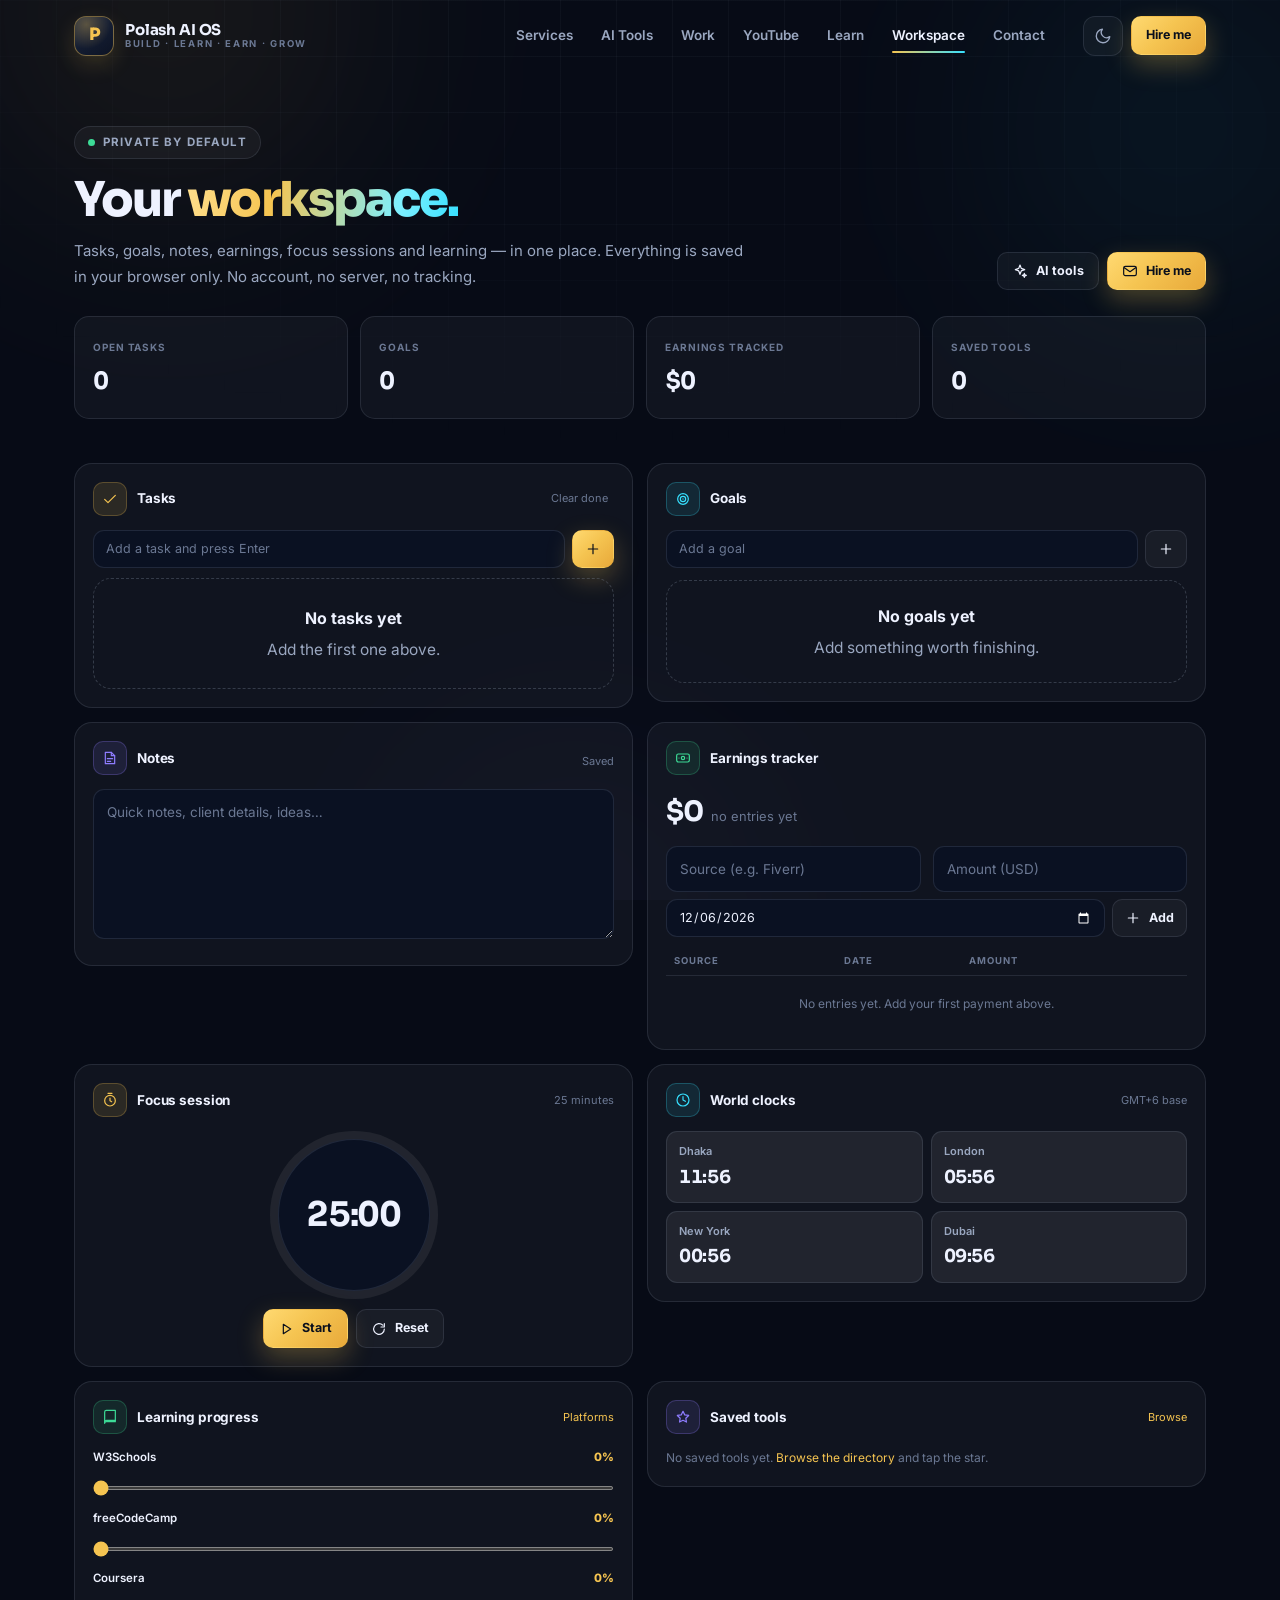
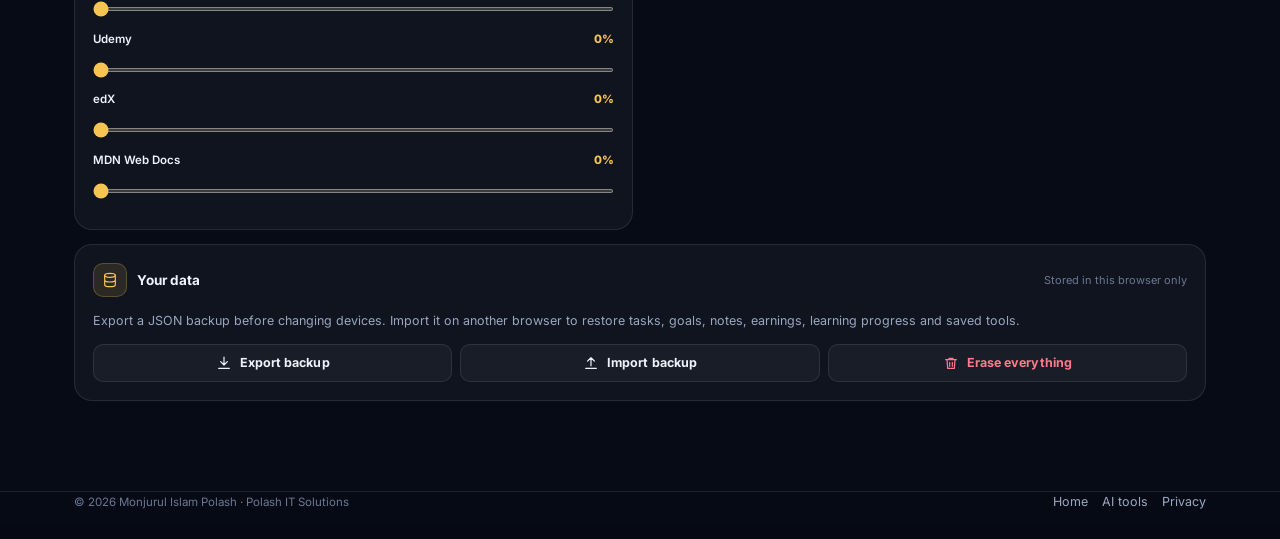
==== dashboard.html @ 6f02d423 "Polash AI OS v2: multi-page rebuild with 610-tool directory, portfolio, workspace and PWA" ====
<!DOCTYPE html>
<html lang="en" data-theme="dark">
<head>
  <meta charset="UTF-8">
  <meta name="viewport" content="width=device-width, initial-scale=1, viewport-fit=cover">
  <title>Workspace — tasks, goals, earnings · Polash AI OS</title>
  <meta name="description" content="A private workspace for tasks, goals, notes, earnings, focus sessions, world clocks, learning progress and saved AI tools. Everything stays in your browser.">
  <meta name="author" content="Monjurul Islam Polash">
  <meta name="theme-color" content="#070b16">
  <meta name="color-scheme" content="dark light">
  <meta name="robots" content="noindex, follow">
  <link rel="canonical" href="https://mipolash-prog.github.io/polash-ai-os-v2/dashboard.html">
  <link rel="icon" href="assets/icon-192.png" type="image/png">
  <link rel="apple-touch-icon" href="assets/icon-192.png">
  <link rel="manifest" href="manifest.webmanifest">
  <link rel="preconnect" href="https://fonts.googleapis.com">
  <link rel="preconnect" href="https://fonts.gstatic.com" crossorigin>
  <link href="https://fonts.googleapis.com/css2?family=Inter:wght@400;500;600;700&family=Sora:wght@500;600;700;800&display=swap" rel="stylesheet">
  <link rel="stylesheet" href="css/main.css">
  <script>try{var t=localStorage.getItem("paos.v2.theme");if(t)document.documentElement.dataset.theme=t}catch(e){}</script>
</head>
<body>
  <a class="skip-link" href="#main">Skip to content</a>
  <div class="aurora" aria-hidden="true"><span class="a1"></span><span class="a2"></span><span class="a3"></span></div>

  <header class="header" id="header">
    <div class="header-inner">
      <a class="brand" href="index.html" aria-label="Polash AI OS home">
        <span class="brand-mark" aria-hidden="true"><span>P</span></span>
        <span class="brand-text"><b>Polash AI OS</b><small>Build · Learn · Earn · Grow</small></span>
      </a>
      <nav class="nav" aria-label="Main navigation">
        <a href="index.html#services">Services</a>
        <a href="tools.html">AI Tools</a>
        <a href="index.html#work">Work</a>
        <a href="index.html#youtube">YouTube</a>
        <a href="index.html#learn">Learn</a>
        <a href="dashboard.html" class="active" aria-current="page">Workspace</a>
        <a href="index.html#contact">Contact</a>
      </nav>
      <div class="header-actions">
        <button class="icon-btn" id="themeBtn" type="button" aria-label="Switch colour theme">
          <svg class="icon moon" aria-hidden="true"><use href="assets/icons.svg#i-moon"></use></svg>
          <svg class="icon sun" aria-hidden="true"><use href="assets/icons.svg#i-sun"></use></svg>
        </button>
        <a class="btn btn-gold btn-sm hire" href="index.html#contact">Hire me</a>
        <button class="icon-btn menu-btn" id="menuBtn" type="button" aria-label="Open menu" aria-expanded="false" aria-controls="mobileNav">
          <svg class="icon" aria-hidden="true"><use href="assets/icons.svg#i-menu"></use></svg>
        </button>
      </div>
    </div>
  </header>
  <div class="mobile-nav" id="mobileNav">
    <a href="index.html#services">Services</a>
    <a href="tools.html">AI Tools</a>
    <a href="index.html#work">Work</a>
    <a href="index.html#youtube">YouTube</a>
    <a href="index.html#learn">Learn</a>
    <a href="dashboard.html">Workspace</a>
    <a href="index.html#contact">Contact</a>
  </div>

  <main id="main">
    <section class="page-hero">
      <div class="container">
        <div class="dash-hero">
          <div>
            <span class="eyebrow"><span class="pulse" aria-hidden="true"></span> Private by default</span>
            <h1>Your <span class="grad">workspace.</span></h1>
            <p>Tasks, goals, notes, earnings, focus sessions and learning — in one place. Everything is saved in your browser only. No account, no server, no tracking.</p>
          </div>
          <div style="display:flex;gap:8px;flex-wrap:wrap">
            <a class="btn btn-ghost btn-sm" href="tools.html"><svg class="icon" aria-hidden="true"><use href="assets/icons.svg#i-spark"></use></svg> AI tools</a>
            <a class="btn btn-gold btn-sm" href="index.html#contact"><svg class="icon" aria-hidden="true"><use href="assets/icons.svg#i-mail"></use></svg> Hire me</a>
          </div>
        </div>
        <div class="dash-stats">
          <div class="dash-stat"><small>Open tasks</small><b id="statTasks">0</b></div>
          <div class="dash-stat"><small>Goals</small><b id="statGoals">0</b></div>
          <div class="dash-stat"><small>Earnings tracked</small><b id="statMoney">$0</b></div>
          <div class="dash-stat"><small>Saved tools</small><b id="statFavs">0</b></div>
        </div>
      </div>
    </section>

    <section class="container" aria-label="Workspace panels">
      <div class="dash-grid">
        <section class="panel" aria-labelledby="tasksH">
          <div class="panel-head">
            <span class="icon-tile"><svg class="icon" aria-hidden="true"><use href="assets/icons.svg#i-check"></use></svg></span>
            <h3 id="tasksH">Tasks</h3>
            <button class="right" id="clearDone" type="button" style="border:0;background:transparent;color:var(--dim);font-size:11px">Clear done</button>
          </div>
          <form class="inline-form" id="taskForm">
            <input class="input" id="taskInput" placeholder="Add a task and press Enter" aria-label="New task" autocomplete="off">
            <button class="btn btn-gold btn-sm" type="submit" aria-label="Add task"><svg class="icon" aria-hidden="true"><use href="assets/icons.svg#i-plus"></use></svg></button>
          </form>
          <div class="task-list" id="taskList"></div>
        </section>

        <section class="panel" aria-labelledby="goalsH">
          <div class="panel-head">
            <span class="icon-tile cyan"><svg class="icon" aria-hidden="true"><use href="assets/icons.svg#i-target"></use></svg></span>
            <h3 id="goalsH">Goals</h3>
          </div>
          <form class="inline-form" id="goalForm" style="margin-bottom:12px">
            <input class="input" id="goalInput" placeholder="Add a goal" aria-label="New goal" autocomplete="off">
            <button class="btn btn-ghost btn-sm" type="submit" aria-label="Add goal"><svg class="icon" aria-hidden="true"><use href="assets/icons.svg#i-plus"></use></svg></button>
          </form>
          <div id="goalList"></div>
        </section>

        <section class="panel" aria-labelledby="notesH">
          <div class="panel-head">
            <span class="icon-tile violet"><svg class="icon" aria-hidden="true"><use href="assets/icons.svg#i-note"></use></svg></span>
            <h3 id="notesH">Notes</h3>
            <span class="right save-state" id="notesState">Saved</span>
          </div>
          <textarea class="textarea notes-area" id="notesArea" placeholder="Quick notes, client details, ideas…" aria-label="Notes"></textarea>
        </section>

        <section class="panel" aria-labelledby="moneyH">
          <div class="panel-head">
            <span class="icon-tile green"><svg class="icon" aria-hidden="true"><use href="assets/icons.svg#i-money"></use></svg></span>
            <h3 id="moneyH">Earnings tracker</h3>
          </div>
          <div style="display:flex;align-items:baseline;gap:8px;margin-bottom:10px">
            <div class="money-total" id="moneyTotal">$0</div>
            <small class="dim" id="moneyCount">no entries yet</small>
          </div>
          <form id="moneyForm" style="margin-bottom:10px">
            <div class="form-row">
              <input class="input" id="moneySource" placeholder="Source (e.g. Fiverr)" aria-label="Income source" autocomplete="off">
              <input class="input" id="moneyAmount" type="number" min="0" step="0.01" placeholder="Amount (USD)" aria-label="Amount in USD">
            </div>
            <div class="inline-form" style="margin-top:7px">
              <input class="input" id="moneyDate" type="date" aria-label="Date">
              <button class="btn btn-ghost btn-sm" type="submit"><svg class="icon" aria-hidden="true"><use href="assets/icons.svg#i-plus"></use></svg> Add</button>
            </div>
          </form>
          <div style="max-height:200px;overflow:auto">
            <table class="table">
              <thead><tr><th>Source</th><th>Date</th><th>Amount</th><th></th></tr></thead>
              <tbody id="moneyBody"></tbody>
            </table>
          </div>
        </section>

        <section class="panel" aria-labelledby="timerH">
          <div class="panel-head">
            <span class="icon-tile"><svg class="icon" aria-hidden="true"><use href="assets/icons.svg#i-timer"></use></svg></span>
            <h3 id="timerH">Focus session</h3>
            <span class="right">25 minutes</span>
          </div>
          <div class="timer-ring" id="timerRing" style="--p:0">
            <span class="timer-time" id="timerTime">25:00</span>
          </div>
          <div class="timer-actions">
            <button class="btn btn-gold btn-sm" id="timerStart" type="button"><svg class="icon" aria-hidden="true"><use href="assets/icons.svg#i-play"></use></svg> Start</button>
            <button class="btn btn-ghost btn-sm" id="timerReset" type="button"><svg class="icon" aria-hidden="true"><use href="assets/icons.svg#i-refresh"></use></svg> Reset</button>
          </div>
        </section>

        <section class="panel" aria-labelledby="clockH">
          <div class="panel-head">
            <span class="icon-tile cyan"><svg class="icon" aria-hidden="true"><use href="assets/icons.svg#i-clock"></use></svg></span>
            <h3 id="clockH">World clocks</h3>
            <span class="right">GMT+6 base</span>
          </div>
          <div class="clocks" id="clockGrid"></div>
        </section>

        <section class="panel" aria-labelledby="learnH">
          <div class="panel-head">
            <span class="icon-tile green"><svg class="icon" aria-hidden="true"><use href="assets/icons.svg#i-book"></use></svg></span>
            <h3 id="learnH">Learning progress</h3>
            <a class="right" href="index.html#learn" style="color:var(--gold);text-decoration:none">Platforms</a>
          </div>
          <div id="learnList"></div>
        </section>

        <section class="panel" aria-labelledby="savedH">
          <div class="panel-head">
            <span class="icon-tile violet"><svg class="icon" aria-hidden="true"><use href="assets/icons.svg#i-star"></use></svg></span>
            <h3 id="savedH">Saved tools</h3>
            <a class="right" href="tools.html" style="color:var(--gold);text-decoration:none">Browse</a>
          </div>
          <div id="savedTools" style="display:flex;flex-wrap:wrap;gap:6px"></div>
        </section>

        <section class="panel" aria-labelledby="dataH" style="grid-column:1 / -1">
          <div class="panel-head">
            <span class="icon-tile"><svg class="icon" aria-hidden="true"><use href="assets/icons.svg#i-database"></use></svg></span>
            <h3 id="dataH">Your data</h3>
            <span class="right">Stored in this browser only</span>
          </div>
          <p class="muted" style="font-size:12.5px;margin-bottom:12px">Export a JSON backup before changing devices. Import it on another browser to restore tasks, goals, notes, earnings, learning progress and saved tools.</p>
          <div class="data-actions">
            <button class="btn btn-ghost btn-sm" id="exportBtn" type="button"><svg class="icon" aria-hidden="true"><use href="assets/icons.svg#i-download"></use></svg> Export backup</button>
            <button class="btn btn-ghost btn-sm" id="importBtn" type="button"><svg class="icon" aria-hidden="true"><use href="assets/icons.svg#i-upload"></use></svg> Import backup</button>
            <button class="btn btn-ghost btn-sm" id="resetBtn" type="button" style="color:var(--red)"><svg class="icon" aria-hidden="true"><use href="assets/icons.svg#i-trash"></use></svg> Erase everything</button>
          </div>
          <input type="file" id="importFile" accept="application/json" class="sr-only" aria-label="Choose backup file">
        </section>
      </div>
    </section>
  </main>

  <footer class="footer">
    <div class="container">
      <div class="footer-bottom" style="border-top:0;padding-top:0">
        <span>© <span id="year">2026</span> Monjurul Islam Polash · Polash IT Solutions</span>
        <span class="mini"><a href="index.html">Home</a><a href="tools.html">AI tools</a><a href="privacy-policy.html">Privacy</a></span>
      </div>
    </div>
  </footer>

  <script src="data/tools.js"></script>
  <script src="js/main.js"></script>
  <script src="js/dashboard.js"></script>
</body>
</html>
---- css/main.css ----
:root {
  --font-body: "Inter", ui-sans-serif, system-ui, -apple-system, "Segoe UI", Roboto, sans-serif;
  --font-display: "Sora", "Inter", ui-sans-serif, system-ui, sans-serif;
  --gold: #f5c451;
  --gold-2: #e8a93a;
  --cyan: #37e0ff;
  --violet: #8f7dff;
  --green: #3ddc97;
  --red: #ff7a8a;
  --bg: #070b16;
  --bg-2: #0a1122;
  --panel: rgba(255, 255, 255, 0.038);
  --panel-2: rgba(255, 255, 255, 0.07);
  --line: rgba(148, 163, 184, 0.16);
  --line-strong: rgba(148, 163, 184, 0.28);
  --text: #eef2ff;
  --muted: #9aa7c0;
  --dim: #6b7893;
  --shadow: 0 24px 70px rgba(2, 6, 23, 0.55);
  --shadow-sm: 0 10px 30px rgba(2, 6, 23, 0.35);
  --r-lg: 24px;
  --r-md: 18px;
  --r-sm: 13px;
  --max: 1180px;
  --header: 72px;
  --ease: cubic-bezier(0.22, 0.8, 0.28, 1);
  color-scheme: dark;
}

[data-theme="light"] {
  --bg: #f4f6fc;
  --bg-2: #eef2fa;
  --panel: rgba(255, 255, 255, 0.82);
  --panel-2: rgba(255, 255, 255, 0.96);
  --line: rgba(15, 23, 42, 0.1);
  --line-strong: rgba(15, 23, 42, 0.2);
  --text: #0c1222;
  --muted: #4b5875;
  --dim: #7280a0;
  --shadow: 0 24px 60px rgba(15, 23, 42, 0.12);
  --shadow-sm: 0 10px 26px rgba(15, 23, 42, 0.08);
  color-scheme: light;
}

*, *::before, *::after { box-sizing: border-box; }

* { margin: 0; }

html { scroll-behavior: smooth; -webkit-text-size-adjust: 100%; }

body {
  font-family: var(--font-body);
  background: var(--bg);
  color: var(--text);
  line-height: 1.65;
  font-size: 15.5px;
  overflow-x: hidden;
  -webkit-font-smoothing: antialiased;
  text-rendering: optimizeLegibility;
}

body::before {
  content: "";
  position: fixed;
  inset: 0;
  z-index: -2;
  pointer-events: none;
  background-image:
    linear-gradient(rgba(148, 163, 184, 0.05) 1px, transparent 1px),
    linear-gradient(90deg, rgba(148, 163, 184, 0.05) 1px, transparent 1px);
  background-size: 56px 56px;
  mask-image: radial-gradient(ellipse 100% 70% at 50% 0%, #000 15%, transparent 72%);
  -webkit-mask-image: radial-gradient(ellipse 100% 70% at 50% 0%, #000 15%, transparent 72%);
}

.aurora {
  position: fixed;
  inset: 0;
  z-index: -3;
  pointer-events: none;
  overflow: hidden;
  background: var(--bg);
}

.aurora span {
  position: absolute;
  border-radius: 50%;
  filter: blur(110px);
  opacity: 0.55;
  animation: drift 24s var(--ease) infinite alternate;
}

.aurora .a1 {
  width: 46vw; height: 46vw; top: -22vw; left: -10vw;
  background: radial-gradient(circle, rgba(245, 196, 81, 0.22), transparent 66%);
}
.aurora .a2 {
  width: 40vw; height: 40vw; top: -10vw; right: -12vw;
  background: radial-gradient(circle, rgba(55, 224, 255, 0.18), transparent 66%);
  animation-delay: -8s;
}
.aurora .a3 {
  width: 34vw; height: 34vw; bottom: -18vw; left: 28vw;
  background: radial-gradient(circle, rgba(143, 125, 255, 0.16), transparent 66%);
  animation-delay: -15s;
}

[data-theme="light"] .aurora span { opacity: 0.4; }

@keyframes drift {
  from { transform: translate3d(0, 0, 0) scale(1); }
  to { transform: translate3d(4vw, 3vh, 0) scale(1.14); }
}

::selection { background: rgba(245, 196, 81, 0.32); color: var(--text); }

:focus-visible {
  outline: 2px solid var(--cyan);
  outline-offset: 3px;
  border-radius: 6px;
}

a { color: inherit; text-decoration: none; }

button, input, select, textarea { font: inherit; color: inherit; }

button { cursor: pointer; }

img, svg { display: block; max-width: 100%; }

.icon {
  width: 16px;
  height: 16px;
  fill: none;
  stroke: currentColor;
  stroke-width: 1.8;
  stroke-linecap: round;
  stroke-linejoin: round;
  flex: none;
}

.skip-link {
  position: fixed;
  top: -70px;
  left: 18px;
  z-index: 200;
  padding: 10px 18px;
  border-radius: 12px;
  background: var(--gold);
  color: #0a0f1c;
  font-weight: 700;
  transition: top 0.2s var(--ease);
}
.skip-link:focus { top: 14px; }

.container {
  width: 100%;
  max-width: var(--max);
  margin: 0 auto;
  padding: 0 24px;
}

.header {
  position: fixed;
  top: 0;
  left: 0;
  right: 0;
  z-index: 90;
  height: var(--header);
  display: flex;
  align-items: center;
  transition: background 0.3s var(--ease), border-color 0.3s var(--ease), backdrop-filter 0.3s var(--ease);
  border-bottom: 1px solid transparent;
}

.header.scrolled {
  background: color-mix(in srgb, var(--bg) 78%, transparent);
  -webkit-backdrop-filter: blur(18px) saturate(1.4);
  backdrop-filter: blur(18px) saturate(1.4);
  border-bottom-color: var(--line);
}

.header-inner {
  width: 100%;
  max-width: var(--max);
  margin: 0 auto;
  padding: 0 24px;
  display: flex;
  align-items: center;
  gap: 26px;
}

.brand {
  display: flex;
  align-items: center;
  gap: 11px;
  flex: none;
}

.brand-mark {
  position: relative;
  width: 40px;
  height: 40px;
  border-radius: 12px;
  display: grid;
  place-items: center;
  background: linear-gradient(145deg, #1c2740, #0c1324);
  border: 1px solid rgba(245, 196, 81, 0.45);
  box-shadow: 0 8px 22px rgba(245, 196, 81, 0.16);
  overflow: hidden;
}

.brand-mark::after {
  content: "";
  position: absolute;
  inset: 0;
  background: radial-gradient(circle at 30% 20%, rgba(245, 196, 81, 0.4), transparent 60%);
  opacity: 0.75;
}

.brand-mark span {
  position: relative;
  z-index: 1;
  font-family: var(--font-display);
  font-weight: 800;
  font-size: 17px;
  color: var(--gold);
  letter-spacing: -0.04em;
}

.brand-text { display: flex; flex-direction: column; line-height: 1.15; }
.brand-text b {
  font-family: var(--font-display);
  font-size: 15px;
  font-weight: 700;
  letter-spacing: -0.01em;
}
.brand-text small {
  font-size: 9.5px;
  font-weight: 700;
  letter-spacing: 0.18em;
  text-transform: uppercase;
  color: var(--dim);
}

.nav {
  display: flex;
  align-items: center;
  gap: 4px;
  margin-left: auto;
}

.nav a {
  position: relative;
  padding: 8px 12px;
  border-radius: 10px;
  font-size: 13.5px;
  font-weight: 600;
  color: var(--muted);
  transition: color 0.2s var(--ease), background 0.2s var(--ease);
  white-space: nowrap;
}

.nav a:hover { color: var(--text); background: var(--panel-2); }
.nav a.active { color: var(--text); }
.nav a.active::after {
  content: "";
  position: absolute;
  left: 12px; right: 12px; bottom: 2px;
  height: 2px;
  border-radius: 2px;
  background: linear-gradient(90deg, var(--gold), var(--cyan));
}

.header-actions { display: flex; align-items: center; gap: 8px; flex: none; }

.icon-btn {
  width: 40px;
  height: 40px;
  border-radius: 12px;
  display: grid;
  place-items: center;
  background: var(--panel);
  border: 1px solid var(--line);
  color: var(--muted);
  transition: all 0.2s var(--ease);
}
.icon-btn:hover { color: var(--text); border-color: var(--line-strong); transform: translateY(-1px); }
.icon-btn svg { width: 18px; height: 18px; }
.icon-btn .sun { display: none; }
[data-theme="light"] .icon-btn .sun { display: block; }
[data-theme="light"] .icon-btn .moon { display: none; }

.menu-btn { display: none; }

.mobile-nav {
  position: fixed;
  inset: var(--header) 0 auto 0;
  z-index: 80;
  padding: 10px 24px 22px;
  background: color-mix(in srgb, var(--bg) 94%, transparent);
  -webkit-backdrop-filter: blur(20px);
  backdrop-filter: blur(20px);
  border-bottom: 1px solid var(--line);
  display: none;
  flex-direction: column;
  gap: 2px;
  transform: translateY(-8px);
  opacity: 0;
  pointer-events: none;
  transition: opacity 0.22s var(--ease), transform 0.22s var(--ease);
}
.mobile-nav.open { opacity: 1; transform: none; pointer-events: auto; }
.mobile-nav a {
  padding: 12px 6px;
  font-size: 15px;
  font-weight: 600;
  color: var(--muted);
  border-bottom: 1px solid var(--line);
}
.mobile-nav a:last-child { border-bottom: 0; }
.mobile-nav a:hover { color: var(--text); }

.btn {
  display: inline-flex;
  align-items: center;
  justify-content: center;
  gap: 8px;
  padding: 11px 19px;
  border-radius: 12px;
  border: 1px solid transparent;
  font-size: 13.5px;
  font-weight: 700;
  letter-spacing: 0.005em;
  white-space: nowrap;
  transition: transform 0.2s var(--ease), box-shadow 0.2s var(--ease), background 0.2s var(--ease), border-color 0.2s var(--ease);
}
.btn svg { width: 16px; height: 16px; flex: none; }
.btn:hover { transform: translateY(-2px); }
.btn:active { transform: translateY(0); }

.btn-gold {
  background: linear-gradient(135deg, #ffd971, var(--gold) 45%, var(--gold-2));
  color: #0a0f1c;
  box-shadow: 0 10px 26px rgba(245, 196, 81, 0.28);
}
.btn-gold:hover { box-shadow: 0 16px 36px rgba(245, 196, 81, 0.4); }

.btn-cyan {
  background: linear-gradient(135deg, #7defff, var(--cyan) 50%, #12b8dd);
  color: #04121c;
  box-shadow: 0 10px 26px rgba(55, 224, 255, 0.24);
}
.btn-cyan:hover { box-shadow: 0 16px 36px rgba(55, 224, 255, 0.36); }

.btn-ghost {
  background: var(--panel);
  border-color: var(--line);
  color: var(--text);
}
.btn-ghost:hover { border-color: var(--line-strong); background: var(--panel-2); }

.btn-sm { padding: 8px 14px; font-size: 12.5px; border-radius: 10px; }
.btn-lg { padding: 14px 24px; font-size: 15px; border-radius: 14px; }

.muted { color: var(--muted); }
.dim { color: var(--dim); }
.gold { color: var(--gold); }
.grad {
  background: linear-gradient(100deg, #ffdf8e, var(--gold) 32%, #7defff 78%, var(--cyan));
  -webkit-background-clip: text;
  background-clip: text;
  color: transparent;
}

.eyebrow {
  display: inline-flex;
  align-items: center;
  gap: 8px;
  padding: 6px 13px;
  border-radius: 999px;
  background: var(--panel);
  border: 1px solid var(--line);
  font-size: 11.5px;
  font-weight: 700;
  letter-spacing: 0.1em;
  text-transform: uppercase;
  color: var(--muted);
}
.eyebrow .pulse {
  width: 7px; height: 7px; border-radius: 50%;
  background: var(--green);
  box-shadow: 0 0 0 0 rgba(61, 220, 151, 0.6);
  animation: pulse 2.4s infinite;
}
@keyframes pulse {
  0% { box-shadow: 0 0 0 0 rgba(61, 220, 151, 0.55); }
  70% { box-shadow: 0 0 0 9px rgba(61, 220, 151, 0); }
  100% { box-shadow: 0 0 0 0 rgba(61, 220, 151, 0); }
}

.hero {
  position: relative;
  padding: calc(var(--header) + 62px) 0 34px;
}

.hero-grid {
  display: grid;
  grid-template-columns: minmax(0, 1.08fr) minmax(0, 0.92fr);
  align-items: center;
  gap: 54px;
}

.hero h1 {
  font-family: var(--font-display);
  font-size: clamp(2.7rem, 6.1vw, 4.55rem);
  line-height: 1.02;
  letter-spacing: -0.045em;
  font-weight: 800;
  margin: 20px 0 18px;
}
.hero h1 .line { display: block; }
.hero h1 .small {
  display: block;
  font-size: clamp(1.15rem, 2.4vw, 1.7rem);
  letter-spacing: -0.02em;
  font-weight: 600;
  color: var(--muted);
  margin-top: 14px;
}
.hero h1 .small .sep { color: var(--gold); padding: 0 4px; }

.hero-lede {
  max-width: 560px;
  font-size: 16px;
  color: var(--muted);
  line-height: 1.75;
}
.hero-lede b { color: var(--text); font-weight: 600; }

.hero-cta {
  display: flex;
  flex-wrap: wrap;
  gap: 11px;
  margin: 26px 0 0;
}

.hero-note {
  display: flex;
  flex-wrap: wrap;
  align-items: center;
  gap: 14px;
  margin-top: 18px;
  font-size: 12.5px;
  color: var(--dim);
}
.hero-note .item { display: inline-flex; align-items: center; gap: 6px; }
.hero-note svg { width: 14px; height: 14px; color: var(--green); }

.hero-stats {
  display: grid;
  grid-template-columns: repeat(4, 1fr);
  gap: 10px;
  margin-top: 34px;
  padding-top: 24px;
  border-top: 1px solid var(--line);
}
.stat b {
  display: block;
  font-family: var(--font-display);
  font-size: clamp(1.4rem, 2.4vw, 1.85rem);
  font-weight: 700;
  letter-spacing: -0.03em;
  line-height: 1.1;
}
.stat span { font-size: 11px; font-weight: 600; color: var(--dim); letter-spacing: 0.04em; }

.hero-visual {
  position: relative;
  display: grid;
  place-items: center;
  min-height: 440px;
}

.hero-photo-wrap {
  position: relative;
  width: min(100%, 364px);
  aspect-ratio: 1;
  padding: 7px;
  border-radius: 50%;
  background: conic-gradient(from 140deg, #ffdf8e, var(--gold) 22%, var(--cyan) 52%, var(--violet) 76%, #ffdf8e);
  box-shadow: 0 30px 80px rgba(2, 6, 23, 0.6), 0 0 60px rgba(245, 196, 81, 0.12);
}

.hero-photo {
  position: relative;
  width: 100%;
  height: 100%;
  aspect-ratio: 1;
  object-fit: cover;
  object-position: center top;
  border-radius: 50%;
  clip-path: circle(48.7%);
  background: #0c1324;
  display: block;
}

.hero-photo-wrap::before {
  content: "";
  position: absolute;
  inset: -36px;
  border-radius: 50%;
  background: radial-gradient(circle, rgba(245, 196, 81, 0.2), transparent 62%);
  filter: blur(30px);
  z-index: -1;
}

.hero-photo-wrap::after {
  content: "";
  position: absolute;
  inset: -20px;
  border-radius: 50%;
  border: 1px dashed rgba(245, 196, 81, 0.22);
  animation: spinRing 44s linear infinite;
}

@keyframes spinRing {
  to { transform: rotate(360deg); }
}

.float-chip {
  position: absolute;
  display: inline-flex;
  align-items: center;
  gap: 8px;
  padding: 9px 13px;
  border-radius: 12px;
  background: color-mix(in srgb, var(--bg-2) 70%, transparent);
  border: 1px solid var(--line);
  -webkit-backdrop-filter: blur(14px);
  backdrop-filter: blur(14px);
  box-shadow: var(--shadow-sm);
  font-size: 11.5px;
  font-weight: 700;
  white-space: nowrap;
  animation: float 6s ease-in-out infinite;
}
.float-chip svg { width: 15px; height: 15px; }
.float-chip small { display: block; font-size: 9.5px; font-weight: 600; color: var(--dim); }
.float-chip .dot { width: 7px; height: 7px; border-radius: 50%; background: var(--green); }
.fc1 { top: 26px; left: -8px; animation-delay: -1s; }
.fc2 { top: 42%; right: -22px; animation-delay: -3s; }
.fc3 { bottom: 30px; left: 6px; animation-delay: -5s; }
.fc1 svg, .fc2 svg { color: var(--gold); }
.fc3 svg { color: var(--cyan); }

@keyframes float {
  0%, 100% { transform: translateY(0); }
  50% { transform: translateY(-10px); }
}

.marquee {
  margin: 26px 0 0;
  overflow: hidden;
  border-top: 1px solid var(--line);
  border-bottom: 1px solid var(--line);
  background: linear-gradient(90deg, transparent, var(--panel), transparent);
  -webkit-mask-image: linear-gradient(90deg, transparent, #000 8%, #000 92%, transparent);
  mask-image: linear-gradient(90deg, transparent, #000 8%, #000 92%, transparent);
}
.marquee-track {
  display: flex;
  width: max-content;
  animation: scroll 34s linear infinite;
}
.marquee span {
  display: inline-flex;
  align-items: center;
  gap: 18px;
  padding: 14px 20px;
  font-size: 11.5px;
  font-weight: 700;
  letter-spacing: 0.18em;
  text-transform: uppercase;
  color: var(--dim);
  white-space: nowrap;
}
.marquee span::after { content: "◆"; color: var(--gold); font-size: 8px; opacity: 0.8; }
@keyframes scroll { from { transform: translateX(0); } to { transform: translateX(-50%); } }

.section { padding: 84px 0 0; }

.section-head {
  display: flex;
  align-items: flex-end;
  justify-content: space-between;
  gap: 24px;
  margin-bottom: 30px;
  flex-wrap: wrap;
}
.section-head .eyebrow { margin-bottom: 12px; }
.section-head h2 {
  font-family: var(--font-display);
  font-size: clamp(1.65rem, 3.2vw, 2.35rem);
  line-height: 1.12;
  letter-spacing: -0.035em;
  font-weight: 700;
  max-width: 720px;
}
.section-head p { color: var(--muted); font-size: 14.5px; margin-top: 10px; max-width: 620px; }
.section-head .action { flex: none; }

.grid { display: grid; gap: 16px; }
.g2 { grid-template-columns: repeat(2, minmax(0, 1fr)); }
.g3 { grid-template-columns: repeat(3, minmax(0, 1fr)); }
.g4 { grid-template-columns: repeat(4, minmax(0, 1fr)); }

.card {
  position: relative;
  background: var(--panel);
  border: 1px solid var(--line);
  border-radius: var(--r-md);
  padding: 22px;
  transition: transform 0.25s var(--ease), border-color 0.25s var(--ease), box-shadow 0.25s var(--ease), background 0.25s var(--ease);
  overflow: hidden;
}
.card:hover {
  transform: translateY(-3px);
  border-color: rgba(245, 196, 81, 0.3);
  box-shadow: var(--shadow-sm);
  background: var(--panel-2);
}
.card-flat { padding: 0; }
.card-flat:hover { transform: none; box-shadow: none; }

.icon-tile {
  width: 44px;
  height: 44px;
  border-radius: 13px;
  display: grid;
  place-items: center;
  background: rgba(245, 196, 81, 0.12);
  border: 1px solid rgba(245, 196, 81, 0.24);
  color: var(--gold);
  flex: none;
}
.icon-tile svg { width: 20px; height: 20px; }
.icon-tile.cyan { background: rgba(55, 224, 255, 0.1); border-color: rgba(55, 224, 255, 0.24); color: var(--cyan); }
.icon-tile.violet { background: rgba(143, 125, 255, 0.12); border-color: rgba(143, 125, 255, 0.26); color: var(--violet); }
.icon-tile.green { background: rgba(61, 220, 151, 0.1); border-color: rgba(61, 220, 151, 0.24); color: var(--green); }

.service-card { display: flex; flex-direction: column; gap: 14px; min-height: 190px; }
.service-card h3 {
  font-family: var(--font-display);
  font-size: 16px;
  font-weight: 650;
  letter-spacing: -0.02em;
}
.service-card p { font-size: 13px; color: var(--muted); line-height: 1.7; }
.service-card .arrow {
  margin-top: auto;
  display: inline-flex;
  align-items: center;
  gap: 6px;
  font-size: 12px;
  font-weight: 700;
  color: var(--gold);
  opacity: 0;
  transform: translateX(-4px);
  transition: opacity 0.25s var(--ease), transform 0.25s var(--ease);
}
.service-card:hover .arrow { opacity: 1; transform: none; }
.service-card .arrow svg { width: 14px; height: 14px; }

.case-card { padding: 26px; }
.case-card .tag {
  display: inline-flex;
  padding: 4px 10px;
  border-radius: 999px;
  background: rgba(245, 196, 81, 0.12);
  border: 1px solid rgba(245, 196, 81, 0.26);
  color: var(--gold);
  font-size: 10px;
  font-weight: 800;
  letter-spacing: 0.08em;
  text-transform: uppercase;
}
.case-card h3 {
  font-family: var(--font-display);
  font-size: 19px;
  line-height: 1.3;
  letter-spacing: -0.025em;
  margin: 14px 0 5px;
}
.case-card .client { font-size: 11.5px; color: var(--dim); font-weight: 600; }
.case-card .label {
  font-size: 10px;
  font-weight: 800;
  letter-spacing: 0.12em;
  text-transform: uppercase;
  color: var(--dim);
  margin: 18px 0 6px;
}
.case-card p { font-size: 13px; color: var(--muted); line-height: 1.7; }
.case-card ul { margin: 0; padding-left: 18px; font-size: 12.5px; color: var(--muted); line-height: 1.85; }
.case-card li::marker { color: var(--gold); }

.review-card { display: flex; flex-direction: column; gap: 12px; }
.stars { display: flex; gap: 2px; color: var(--gold); }
.stars svg { width: 14px; height: 14px; }
.review-card blockquote {
  font-size: 13.5px;
  color: var(--text);
  line-height: 1.7;
  flex: 1;
}
.review-meta { display: flex; align-items: center; gap: 10px; }
.avatar-sm {
  width: 34px; height: 34px; border-radius: 50%;
  display: grid; place-items: center;
  background: linear-gradient(135deg, rgba(245,196,81,.22), rgba(55,224,255,.18));
  border: 1px solid var(--line);
  font-size: 12px; font-weight: 800; color: var(--gold);
}
.review-meta b { display: block; font-size: 12.5px; }
.review-meta small { display: block; font-size: 10.5px; color: var(--dim); }

.channel-grid { display: grid; grid-template-columns: repeat(3, minmax(0, 1fr)); gap: 12px; }
.channel {
  display: flex;
  align-items: center;
  gap: 12px;
  padding: 14px 15px;
  border-radius: 14px;
  background: var(--panel);
  border: 1px solid var(--line);
  transition: border-color 0.2s var(--ease), transform 0.2s var(--ease), background 0.2s var(--ease);
}
.channel:hover { transform: translateY(-2px); border-color: rgba(55, 224, 255, 0.3); background: var(--panel-2); }
.channel .flag {
  width: 34px;
  height: 34px;
  border-radius: 9px;
  display: grid;
  place-items: center;
  flex: none;
  background: linear-gradient(140deg, rgba(245, 196, 81, 0.16), rgba(55, 224, 255, 0.12));
  border: 1px solid var(--line);
  font-size: 9.5px;
  font-weight: 800;
  letter-spacing: 0.04em;
  color: var(--gold);
}
.channel .meta { min-width: 0; }
.channel b {
  display: block;
  font-size: 12.5px;
  font-weight: 650;
  white-space: nowrap;
  overflow: hidden;
  text-overflow: ellipsis;
}
.channel small { display: block; font-size: 10.5px; color: var(--dim); white-space: nowrap; overflow: hidden; text-overflow: ellipsis; }
.channel .subs {
  margin-left: auto;
  font-size: 10.5px;
  font-weight: 800;
  color: var(--cyan);
  padding: 3px 8px;
  border-radius: 999px;
  background: rgba(55, 224, 255, 0.09);
  flex: none;
}

.band {
  display: flex;
  align-items: center;
  gap: 16px;
  flex-wrap: wrap;
  padding: 18px 22px;
  border-radius: 16px;
  background: linear-gradient(120deg, rgba(245, 196, 81, 0.1), rgba(55, 224, 255, 0.07));
  border: 1px solid var(--line);
}
.band .big {
  font-family: var(--font-display);
  font-size: 22px;
  font-weight: 700;
  letter-spacing: -0.03em;
}
.band .text { font-size: 12.5px; color: var(--muted); }

.learn-grid { display: grid; grid-template-columns: repeat(3, minmax(0, 1fr)); gap: 12px; }
.learn-item {
  display: flex;
  align-items: center;
  gap: 12px;
  padding: 15px;
  border-radius: 14px;
  border: 1px solid var(--line);
  background: var(--panel);
  transition: all 0.2s var(--ease);
}
.learn-item:hover { border-color: var(--line-strong); background: var(--panel-2); transform: translateY(-2px); }
.learn-item .mono {
  width: 34px; height: 34px; border-radius: 10px;
  display: grid; place-items: center;
  background: rgba(143, 125, 255, 0.12);
  color: var(--violet);
  font-size: 11px; font-weight: 800;
  flex: none;
}
.learn-item b { font-size: 12.5px; display: block; }
.learn-item small { font-size: 10.5px; color: var(--dim); display: block; }
.learn-item svg { width: 14px; height: 14px; color: var(--dim); margin-left: auto; }

.pricing-card { display: flex; flex-direction: column; gap: 12px; }
.pricing-card .price {
  font-family: var(--font-display);
  font-size: 26px;
  font-weight: 700;
  letter-spacing: -0.03em;
  color: var(--gold);
}
.pricing-card ul { margin: 0; padding-left: 16px; font-size: 12px; color: var(--muted); line-height: 1.9; flex: 1; }
.pricing-card li::marker { color: var(--gold); }
.pricing-card .btn { width: 100%; }

.faq { display: grid; gap: 10px; max-width: 840px; }
.faq-item {
  border: 1px solid var(--line);
  border-radius: 14px;
  background: var(--panel);
  overflow: hidden;
}
.faq-item summary {
  list-style: none;
  cursor: pointer;
  padding: 16px 18px;
  font-size: 14px;
  font-weight: 600;
  display: flex;
  align-items: center;
  gap: 12px;
}
.faq-item summary::-webkit-details-marker { display: none; }
.faq-item summary::after {
  content: "+";
  margin-left: auto;
  font-size: 18px;
  font-weight: 400;
  color: var(--gold);
  transition: transform 0.2s var(--ease);
}
.faq-item[open] summary::after { transform: rotate(45deg); }
.faq-item p { padding: 0 18px 16px; font-size: 13px; color: var(--muted); line-height: 1.75; }

.contact-wrap {
  display: grid;
  grid-template-columns: minmax(0, 0.9fr) minmax(0, 1.1fr);
  gap: 20px;
  align-items: start;
}

.contact-card {
  padding: 28px;
  border-radius: var(--r-lg);
  background: linear-gradient(150deg, rgba(245, 196, 81, 0.1), rgba(55, 224, 255, 0.06));
  border: 1px solid var(--line);
}

.contact-links { display: grid; grid-template-columns: repeat(2, minmax(0, 1fr)); gap: 9px; margin-top: 22px; }
.contact-link {
  display: flex;
  align-items: center;
  gap: 9px;
  padding: 11px 12px;
  border-radius: 12px;
  border: 1px solid var(--line);
  background: var(--panel);
  font-size: 12px;
  font-weight: 600;
  transition: all 0.2s var(--ease);
}
.contact-link:hover { border-color: var(--line-strong); background: var(--panel-2); transform: translateY(-1px); }
.contact-link svg { width: 15px; height: 15px; color: var(--gold); flex: none; }

.field { margin-bottom: 13px; }
.label {
  display: block;
  font-size: 10.5px;
  font-weight: 700;
  letter-spacing: 0.09em;
  text-transform: uppercase;
  color: var(--dim);
  margin: 0 0 6px 2px;
}
.input, .select, .textarea {
  width: 100%;
  padding: 11px 13px;
  border-radius: 11px;
  background: var(--bg-2);
  border: 1px solid var(--line);
  color: var(--text);
  font-size: 13.5px;
  transition: border-color 0.2s var(--ease), box-shadow 0.2s var(--ease);
  outline: none;
}
.input::placeholder, .textarea::placeholder { color: var(--dim); }
.input:focus, .select:focus, .textarea:focus {
  border-color: rgba(55, 224, 255, 0.5);
  box-shadow: 0 0 0 4px rgba(55, 224, 255, 0.08);
}
.textarea { resize: vertical; min-height: 106px; line-height: 1.65; }
.select { appearance: none; background-image: linear-gradient(45deg, transparent 50%, var(--dim) 50%), linear-gradient(135deg, var(--dim) 50%, transparent 50%); background-position: calc(100% - 18px) 50%, calc(100% - 13px) 50%; background-size: 5px 5px; background-repeat: no-repeat; padding-right: 34px; }

.form-row { display: grid; grid-template-columns: 1fr 1fr; gap: 12px; }
.form-note { font-size: 11px; color: var(--dim); margin-top: 10px; }

.footer {
  margin-top: 90px;
  border-top: 1px solid var(--line);
  background: linear-gradient(to bottom, transparent, rgba(0, 0, 0, 0.14));
}
.footer-inner {
  padding: 46px 0 28px;
  display: grid;
  grid-template-columns: 1.4fr repeat(3, 0.7fr);
  gap: 28px;
}
.footer .brand { margin-bottom: 12px; }
.footer p { font-size: 12.5px; color: var(--muted); max-width: 320px; line-height: 1.7; }
.footer h4 { font-size: 11px; font-weight: 800; letter-spacing: 0.12em; text-transform: uppercase; color: var(--dim); margin-bottom: 12px; }
.footer ul { list-style: none; margin: 0; padding: 0; display: grid; gap: 8px; }
.footer a { font-size: 12.5px; color: var(--muted); transition: color 0.2s; }
.footer a:hover { color: var(--gold); }
.footer-bottom {
  padding: 16px 0 26px;
  border-top: 1px solid var(--line);
  display: flex;
  align-items: center;
  justify-content: space-between;
  gap: 14px;
  flex-wrap: wrap;
  font-size: 11.5px;
  color: var(--dim);
}
.footer-bottom .mini { display: flex; gap: 14px; }

.reveal { opacity: 0; transform: translateY(18px); transition: opacity 0.65s var(--ease), transform 0.65s var(--ease); }
.reveal.in { opacity: 1; transform: none; }

.page-hero {
  padding: calc(var(--header) + 54px) 0 26px;
}
.page-hero h1 {
  font-family: var(--font-display);
  font-size: clamp(2rem, 4.4vw, 3rem);
  line-height: 1.06;
  letter-spacing: -0.04em;
  font-weight: 800;
  margin: 16px 0 12px;
}
.page-hero p { color: var(--muted); max-width: 680px; font-size: 15px; line-height: 1.75; }

.toolbar {
  position: sticky;
  top: var(--header);
  z-index: 40;
  margin-top: 18px;
  padding: 12px 0;
  background: color-mix(in srgb, var(--bg) 88%, transparent);
  -webkit-backdrop-filter: blur(16px);
  backdrop-filter: blur(16px);
  border-bottom: 1px solid var(--line);
}
.toolbar-row { display: flex; align-items: center; gap: 10px; flex-wrap: wrap; }
.search-box {
  position: relative;
  flex: 1;
  min-width: 220px;
}
.search-box svg {
  position: absolute;
  left: 14px;
  top: 50%;
  transform: translateY(-50%);
  width: 17px;
  height: 17px;
  color: var(--dim);
  pointer-events: none;
}
.search-box .input { padding-left: 42px; height: 44px; border-radius: 12px; }
.search-box .slash {
  position: absolute;
  right: 10px;
  top: 50%;
  transform: translateY(-50%);
  font-size: 10px;
  font-weight: 700;
  color: var(--dim);
  border: 1px solid var(--line);
  border-radius: 5px;
  padding: 1px 5px;
}
.toggle-btn {
  display: inline-flex;
  align-items: center;
  gap: 7px;
  height: 44px;
  padding: 0 14px;
  border-radius: 12px;
  border: 1px solid var(--line);
  background: var(--panel);
  color: var(--muted);
  font-size: 12.5px;
  font-weight: 700;
  transition: all 0.2s var(--ease);
  white-space: nowrap;
}
.toggle-btn:hover { color: var(--text); border-color: var(--line-strong); }
.toggle-btn[aria-pressed="true"] {
  color: var(--gold);
  border-color: rgba(245, 196, 81, 0.45);
  background: rgba(245, 196, 81, 0.1);
}
.toggle-btn svg { width: 15px; height: 15px; }

.cat-strip {
  display: flex;
  gap: 7px;
  overflow-x: auto;
  padding: 12px 0 4px;
  scrollbar-width: none;
}
.cat-strip::-webkit-scrollbar { display: none; }
.chip {
  display: inline-flex;
  align-items: center;
  gap: 6px;
  padding: 7px 13px;
  border-radius: 999px;
  border: 1px solid var(--line);
  background: var(--panel);
  color: var(--muted);
  font-size: 11.5px;
  font-weight: 650;
  white-space: nowrap;
  transition: all 0.18s var(--ease);
  flex: none;
}
.chip:hover { color: var(--text); border-color: var(--line-strong); }
.chip.active {
  color: var(--gold);
  border-color: rgba(245, 196, 81, 0.45);
  background: rgba(245, 196, 81, 0.1);
}
.chip .count { font-size: 9.5px; font-weight: 800; opacity: 0.65; }

.results-bar {
  display: flex;
  align-items: center;
  justify-content: space-between;
  gap: 12px;
  flex-wrap: wrap;
  padding: 18px 0 4px;
  font-size: 12.5px;
  color: var(--dim);
}
.results-bar b { color: var(--text); }

.tool-grid { display: grid; grid-template-columns: repeat(3, minmax(0, 1fr)); gap: 13px; margin-top: 12px; }

.tool-card {
  display: flex;
  flex-direction: column;
  gap: 10px;
  padding: 16px;
  min-height: 178px;
}
.tool-top { display: flex; align-items: flex-start; gap: 11px; }
.tool-logo {
  width: 40px; height: 40px;
  border-radius: 11px;
  flex: none;
  display: grid;
  place-items: center;
  font-size: 13px;
  font-weight: 800;
  color: #08101d;
  letter-spacing: -0.04em;
  box-shadow: inset 0 -2px 6px rgba(0, 0, 0, 0.18);
}
.tool-title { min-width: 0; flex: 1; }
.tool-name {
  font-size: 13.5px;
  font-weight: 650;
  line-height: 1.3;
  display: flex;
  align-items: center;
  gap: 6px;
  flex-wrap: wrap;
}
.tool-cat { font-size: 10.5px; color: var(--dim); margin-top: 2px; }
.tool-desc {
  font-size: 11.5px;
  color: var(--muted);
  line-height: 1.6;
  display: -webkit-box;
  -webkit-line-clamp: 2;
  -webkit-box-orient: vertical;
  overflow: hidden;
}
.tool-tags { display: flex; flex-wrap: wrap; gap: 4px; }
.tag {
  font-size: 9.5px;
  font-weight: 700;
  padding: 2px 7px;
  border-radius: 999px;
  background: var(--panel-2);
  border: 1px solid var(--line);
  color: var(--dim);
}
.badge {
  font-size: 9px;
  font-weight: 800;
  letter-spacing: 0.06em;
  padding: 2px 7px;
  border-radius: 999px;
  text-transform: uppercase;
}
.badge-free { background: rgba(61, 220, 151, 0.12); color: var(--green); }
.badge-earn { background: rgba(245, 196, 81, 0.14); color: var(--gold); }
.badge-info { background: rgba(55, 224, 255, 0.1); color: var(--cyan); }

.tool-actions {
  display: flex;
  align-items: center;
  gap: 6px;
  margin-top: auto;
  padding-top: 10px;
  border-top: 1px solid var(--line);
}
.tool-actions .open {
  flex: 1;
  display: inline-flex;
  align-items: center;
  justify-content: center;
  gap: 5px;
  height: 31px;
  border-radius: 9px;
  border: 1px solid rgba(55, 224, 255, 0.22);
  background: rgba(55, 224, 255, 0.08);
  color: var(--cyan);
  font-size: 11px;
  font-weight: 700;
  transition: all 0.18s var(--ease);
}
.tool-actions .open:hover { background: rgba(55, 224, 255, 0.16); transform: translateY(-1px); }
.tool-actions .open svg { width: 12px; height: 12px; }
.fav-btn {
  width: 31px; height: 31px;
  border-radius: 9px;
  border: 1px solid var(--line);
  background: transparent;
  color: var(--dim);
  display: grid;
  place-items: center;
  transition: all 0.18s var(--ease);
  flex: none;
}
.fav-btn:hover { color: var(--gold); border-color: rgba(245, 196, 81, 0.45); }
.fav-btn.on { color: var(--gold); border-color: rgba(245, 196, 81, 0.45); background: rgba(245, 196, 81, 0.1); }
.fav-btn.on svg { fill: currentColor; }
.fav-btn svg { width: 14px; height: 14px; }
.chip .icon { width: 12px; height: 12px; }

.empty {
  grid-column: 1 / -1;
  text-align: center;
  padding: 60px 20px;
  border: 1px dashed var(--line-strong);
  border-radius: 18px;
  color: var(--muted);
}
.empty b { display: block; font-size: 16px; color: var(--text); margin-bottom: 6px; }

.dash-hero { display: flex; align-items: flex-end; justify-content: space-between; gap: 18px; flex-wrap: wrap; }

.dash-stats { display: grid; grid-template-columns: repeat(4, 1fr); gap: 12px; margin: 26px 0 18px; }
.dash-stat {
  padding: 16px 18px;
  border-radius: 15px;
  border: 1px solid var(--line);
  background: var(--panel);
}
.dash-stat small { font-size: 10px; font-weight: 700; letter-spacing: 0.09em; text-transform: uppercase; color: var(--dim); }
.dash-stat b {
  display: block;
  font-family: var(--font-display);
  font-size: 24px;
  font-weight: 700;
  letter-spacing: -0.03em;
  margin-top: 3px;
  font-variant-numeric: tabular-nums;
}
.dash-grid { display: grid; grid-template-columns: repeat(2, minmax(0, 1fr)); gap: 14px; align-items: start; }

.panel {
  border: 1px solid var(--line);
  border-radius: var(--r-md);
  background: var(--panel);
  padding: 18px;
}
.panel-head {
  display: flex;
  align-items: center;
  gap: 10px;
  margin-bottom: 14px;
}
.panel-head h3 { font-size: 13.5px; font-weight: 700; letter-spacing: -0.01em; }
.panel-head .icon-tile { width: 34px; height: 34px; border-radius: 10px; }
.panel-head .icon-tile svg { width: 16px; height: 16px; }
.panel-head .right { margin-left: auto; font-size: 11px; color: var(--dim); }

.preview-row {
  display: flex;
  align-items: center;
  gap: 10px;
  padding: 9px 8px;
  border-radius: 10px;
  transition: background 0.15s var(--ease);
}
.preview-row:hover { background: var(--panel-2); }
.preview-row .plogo {
  width: 30px;
  height: 30px;
  border-radius: 8px;
  display: grid;
  place-items: center;
  font-size: 9px;
  font-weight: 800;
  color: #08101d;
  flex: none;
}
.preview-row .pmeta { flex: 1; min-width: 0; }
.preview-row .pmeta b { display: block; font-size: 12.5px; font-weight: 650; line-height: 1.3; }
.preview-row .pmeta small { display: block; font-size: 10.5px; color: var(--dim); }
.preview-row > .icon { margin-left: 6px; width: 13px; height: 13px; color: var(--dim); flex: none; }

.task-list { display: grid; gap: 4px; margin-top: 10px; max-height: 260px; overflow-y: auto; }
.task {
  display: flex;
  align-items: center;
  gap: 10px;
  padding: 8px 9px;
  border-radius: 9px;
  transition: background 0.15s;
}
.task:hover { background: var(--panel-2); }
.task .check {
  width: 18px; height: 18px;
  border-radius: 6px;
  border: 1.5px solid var(--line-strong);
  background: transparent;
  padding: 0;
  display: grid;
  place-items: center;
  flex: none;
  cursor: pointer;
  transition: all 0.15s;
}
.task .check svg { width: 11px; height: 11px; opacity: 0; color: #08101d; }
.task.done .check { background: var(--gold); border-color: var(--gold); }
.task.done .check svg { opacity: 1; }
.task span { font-size: 12.5px; flex: 1; min-width: 0; overflow: hidden; text-overflow: ellipsis; white-space: nowrap; }
.task.done span { text-decoration: line-through; color: var(--dim); }
.task .del {
  border: 0; background: transparent; color: var(--dim);
  font-size: 16px; line-height: 1; padding: 2px 4px; border-radius: 6px; opacity: 0;
}
.task:hover .del { opacity: 1; }
.task .del:hover { color: var(--red); background: rgba(255, 122, 138, 0.1); }

.inline-form { display: flex; gap: 7px; }
.inline-form .input { flex: 1; height: 38px; padding: 0 12px; font-size: 12.5px; }
.inline-form .btn { height: 38px; padding: 0 12px; }

.goal { margin-bottom: 12px; }
.goal-line { display: flex; justify-content: space-between; font-size: 11.5px; font-weight: 600; margin-bottom: 5px; }
.goal-line span:last-child { color: var(--gold); font-weight: 800; }
input[type="range"] { width: 100%; accent-color: var(--gold); height: 4px; }
.slim-progress { height: 6px; border-radius: 999px; background: var(--panel-2); overflow: hidden; }
.slim-progress i { display: block; height: 100%; border-radius: inherit; background: linear-gradient(90deg, var(--gold), var(--cyan)); transition: width 0.4s var(--ease); }

.notes-area { width: 100%; min-height: 150px; border-radius: 11px; }
.save-state { font-size: 10.5px; color: var(--green); margin-top: 6px; }

.table { width: 100%; border-collapse: collapse; font-size: 12px; }
.table th { text-align: left; font-size: 9.5px; letter-spacing: 0.1em; text-transform: uppercase; color: var(--dim); padding: 6px 8px; border-bottom: 1px solid var(--line); font-weight: 700; }
.table td { padding: 8px; border-bottom: 1px solid var(--line); }
.table tr:last-child td { border-bottom: 0; }
.table td:last-child, .table th:last-child { text-align: right; }
.table .amount { color: var(--green); font-weight: 700; font-variant-numeric: tabular-nums; }

.money-total { font-family: var(--font-display); font-size: 28px; font-weight: 700; letter-spacing: -0.03em; }
.money-total small { font-size: 11px; font-weight: 600; color: var(--dim); letter-spacing: 0; }

.timer-ring {
  width: 168px;
  height: 168px;
  margin: 4px auto 10px;
  border-radius: 50%;
  display: grid;
  place-items: center;
  background: conic-gradient(var(--gold) calc(var(--p, 0) * 1%), var(--panel-2) 0);
  position: relative;
}
.timer-ring::before {
  content: "";
  position: absolute;
  inset: 8px;
  border-radius: 50%;
  background: var(--bg-2);
  border: 1px solid var(--line);
}
.timer-time {
  position: relative;
  font-family: var(--font-display);
  font-size: 34px;
  font-weight: 700;
  letter-spacing: -0.03em;
  font-variant-numeric: tabular-nums;
}
.timer-actions { display: flex; justify-content: center; gap: 8px; }

.clocks { display: grid; grid-template-columns: repeat(2, 1fr); gap: 8px; }
.clock {
  padding: 10px 12px;
  border-radius: 11px;
  border: 1px solid var(--line);
  background: var(--panel-2);
}
.clock b { font-size: 11px; font-weight: 600; color: var(--muted); display: flex; align-items: center; gap: 5px; }
.clock .t { font-family: var(--font-display); font-size: 18px; font-weight: 700; letter-spacing: -0.02em; margin-top: 2px; font-variant-numeric: tabular-nums; }

.learning-row { margin-bottom: 11px; }
.learning-row .top { display: flex; justify-content: space-between; font-size: 11.5px; font-weight: 600; margin-bottom: 5px; }
.learning-row .top span:last-child { color: var(--gold); font-weight: 800; }

.data-actions { display: flex; flex-wrap: wrap; gap: 8px; }
.data-actions .btn { flex: 1; }

.toast {
  position: fixed;
  bottom: 24px;
  left: 50%;
  transform: translate(-50%, 20px);
  z-index: 150;
  padding: 10px 16px;
  border-radius: 11px;
  background: var(--bg-2);
  border: 1px solid var(--line-strong);
  box-shadow: var(--shadow);
  font-size: 12.5px;
  font-weight: 600;
  opacity: 0;
  pointer-events: none;
  transition: opacity 0.25s var(--ease), transform 0.25s var(--ease);
}
.toast.show { opacity: 1; transform: translate(-50%, 0); }

.cmdk {
  position: fixed;
  inset: 0;
  z-index: 140;
  display: none;
  align-items: flex-start;
  justify-content: center;
  padding: 12vh 18px 18px;
  background: rgba(4, 8, 18, 0.62);
  -webkit-backdrop-filter: blur(8px);
  backdrop-filter: blur(8px);
}
.cmdk.open { display: flex; }
.cmdk-box {
  width: 100%;
  max-width: 580px;
  border-radius: 18px;
  background: var(--bg-2);
  border: 1px solid var(--line-strong);
  box-shadow: var(--shadow);
  overflow: hidden;
  animation: pop 0.18s var(--ease);
}
@keyframes pop { from { opacity: 0; transform: translateY(-8px) scale(0.99); } to { opacity: 1; transform: none; } }
.cmdk-input-wrap { display: flex; align-items: center; gap: 10px; padding: 14px 16px; border-bottom: 1px solid var(--line); }
.cmdk-input-wrap svg { width: 17px; height: 17px; color: var(--dim); flex: none; }
.cmdk-input-wrap input { flex: 1; border: 0; outline: 0; background: transparent; font-size: 14.5px; }
.cmdk-list { max-height: 46vh; overflow-y: auto; padding: 6px; }
.cmdk-item {
  display: flex;
  align-items: center;
  gap: 10px;
  padding: 10px 12px;
  border-radius: 10px;
  font-size: 13px;
  cursor: pointer;
}
.cmdk-item .kind { margin-left: auto; font-size: 9.5px; font-weight: 700; letter-spacing: 0.08em; text-transform: uppercase; color: var(--dim); }
.cmdk-item:hover, .cmdk-item.sel { background: var(--panel-2); }
.cmdk-item .ico { width: 26px; height: 26px; border-radius: 7px; display: grid; place-items: center; font-size: 10px; font-weight: 800; color: #08101d; flex: none; }
.cmdk-empty { padding: 26px; text-align: center; color: var(--dim); font-size: 12.5px; }
.cmdk-foot { padding: 8px 14px; border-top: 1px solid var(--line); font-size: 10px; color: var(--dim); display: flex; gap: 12px; }
.cmdk-foot kbd { border: 1px solid var(--line); border-radius: 4px; padding: 0 4px; }

.top-link { display: inline-flex; align-items: center; gap: 6px; font-size: 12px; font-weight: 700; color: var(--gold); }
.top-link svg { width: 14px; height: 14px; }

.prose h2 {
  font-family: var(--font-display);
  font-size: 17px;
  letter-spacing: -0.02em;
  margin: 26px 0 8px;
}
.prose h2:first-child { margin-top: 0; }
.prose p { font-size: 13.5px; color: var(--muted); line-height: 1.8; margin-bottom: 10px; }
.prose strong { color: var(--text); font-weight: 600; }
.prose a { color: var(--gold); text-decoration: underline; text-underline-offset: 3px; }

.sr-only {
  position: absolute;
  width: 1px; height: 1px;
  padding: 0; margin: -1px;
  overflow: hidden;
  clip: rect(0, 0, 0, 0);
  white-space: nowrap;
  border: 0;
}

@media (max-width: 1020px) {
  .nav { display: none; }
  .menu-btn { display: grid; }
  .mobile-nav { display: flex; }
  .header-actions .hire { display: none; }
  .hero-grid { grid-template-columns: 1fr; gap: 40px; }
  .hero-visual { min-height: 380px; }
  .hero-photo-wrap { width: min(100%, 320px); }
  .fc1 { left: 0; }
  .fc2 { right: -8px; }
  .g4 { grid-template-columns: repeat(2, minmax(0, 1fr)); }
  .tool-grid { grid-template-columns: repeat(2, minmax(0, 1fr)); }
  .footer-inner { grid-template-columns: 1fr 1fr; }
  .dash-stats { grid-template-columns: repeat(2, 1fr); }
}

@media (max-width: 780px) {
  .section { padding-top: 64px; }
  .g2, .g3, .g4 { grid-template-columns: 1fr; }
  .hero { padding-top: calc(var(--header) + 34px); }
  .hero-stats { grid-template-columns: repeat(2, 1fr); gap: 16px 10px; }
  .contact-wrap { grid-template-columns: 1fr; }
  .channel-grid { grid-template-columns: repeat(2, minmax(0, 1fr)); }
  .learn-grid { grid-template-columns: 1fr; }
  .dash-grid { grid-template-columns: 1fr; }
  .form-row { grid-template-columns: 1fr; }
  .footer-inner { grid-template-columns: 1fr 1fr; gap: 22px; }
  .fc3 { left: 0; }
}

@media (max-width: 560px) {
  .container, .header-inner { padding-left: 18px; padding-right: 18px; }
  .hero h1 { font-size: clamp(2.35rem, 10vw, 3rem); }
  .hero-cta .btn { flex: 1 1 auto; }
  .tool-grid { grid-template-columns: 1fr; }
  .channel-grid { grid-template-columns: 1fr; }
  .contact-links { grid-template-columns: 1fr; }
  .brand-text small { display: none; }
  .toolbar-row .toggle-btn span { display: none; }
  .footer-inner { grid-template-columns: 1fr; }
}

@media (prefers-reduced-motion: reduce) {
  html { scroll-behavior: auto; }
  *, *::before, *::after { animation-duration: 0.001ms !important; animation-iteration-count: 1 !important; transition-duration: 0.001ms !important; }
  .reveal { opacity: 1; transform: none; }
}
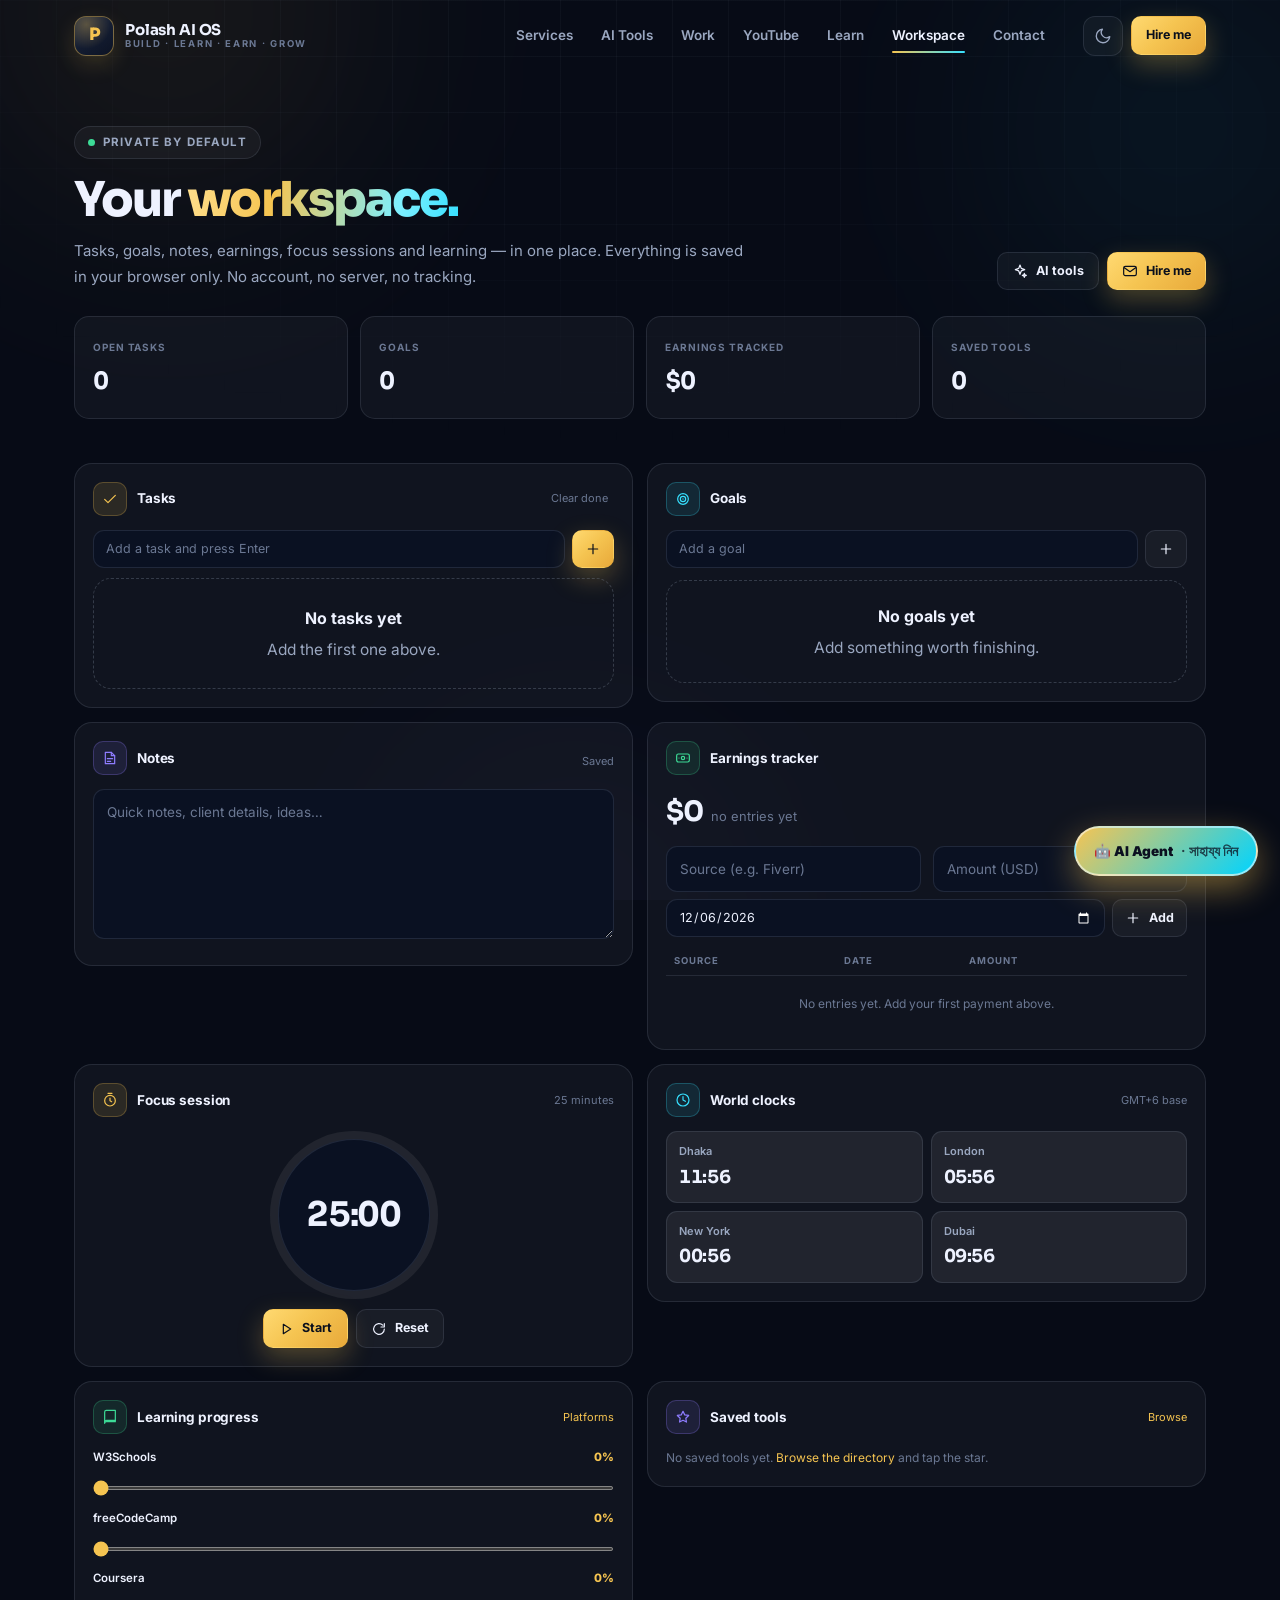
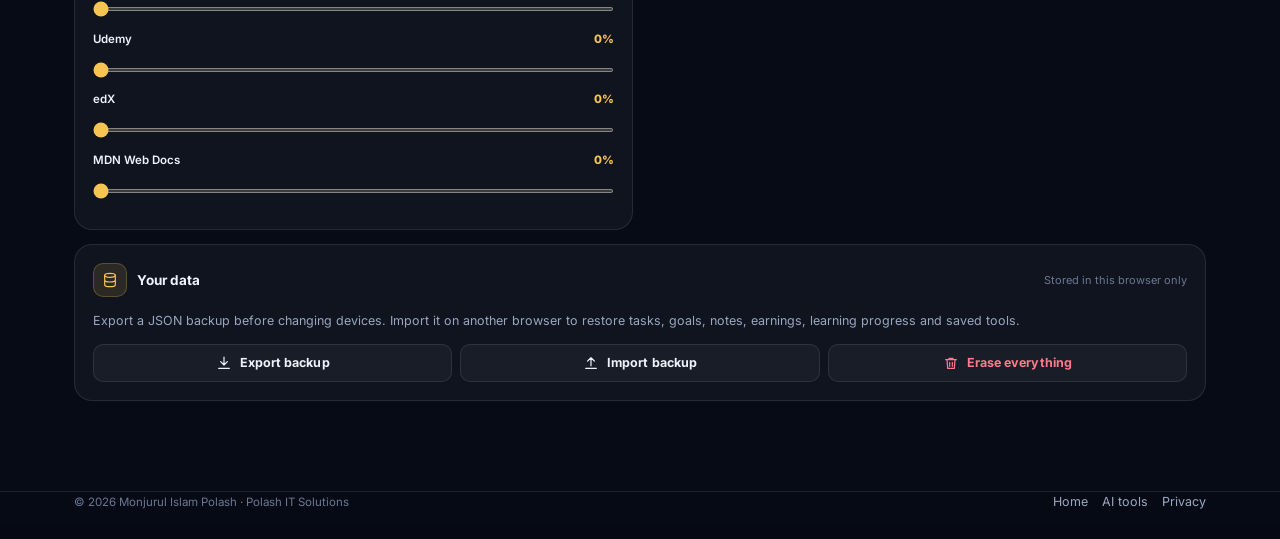
==== commit 5ea18655: "Add special AI Agent call button (Arena, signed-in history) above the dock" ====
--- a/dashboard.html
+++ b/dashboard.html
@@ -218,5 +218,11 @@
   <script src="data/tools.js"></script>
   <script src="js/main.js"></script>
   <script src="js/dashboard.js"></script>
+<style>
+#agentCallBtn{position:fixed;bottom:24px;right:22px;z-index:99995;display:inline-flex;align-items:center;gap:8px;background:linear-gradient(135deg,#f6c453,#00d4ff);color:#0b1020;font-weight:900;font-size:13.5px;padding:12px 18px;border-radius:999px;text-decoration:none;border:2px solid rgba(255,255,255,.55);box-shadow:0 12px 34px rgba(246,196,83,.45);animation:agentPulse 2.2s infinite;font-family:inherit}
+#agentCallBtn:hover{transform:scale(1.07)}
+@keyframes agentPulse{0%{box-shadow:0 12px 34px rgba(246,196,83,.45),0 0 0 0 rgba(246,196,83,.5)}70%{box-shadow:0 12px 34px rgba(246,196,83,.45),0 0 0 14px rgba(246,196,83,0)}100%{box-shadow:0 12px 34px rgba(246,196,83,.45),0 0 0 0 rgba(246,196,83,0)}}
+</style>
+<a id="agentCallBtn" href="https://arena.ai" target="_blank" rel="noopener" title="Arena AI Agent — sign in kore history soho sahajjo nin">🤖 AI Agent <span style="font-weight:700;opacity:.75">· সাহায্য নিন</span></a>
 </body>
 </html>
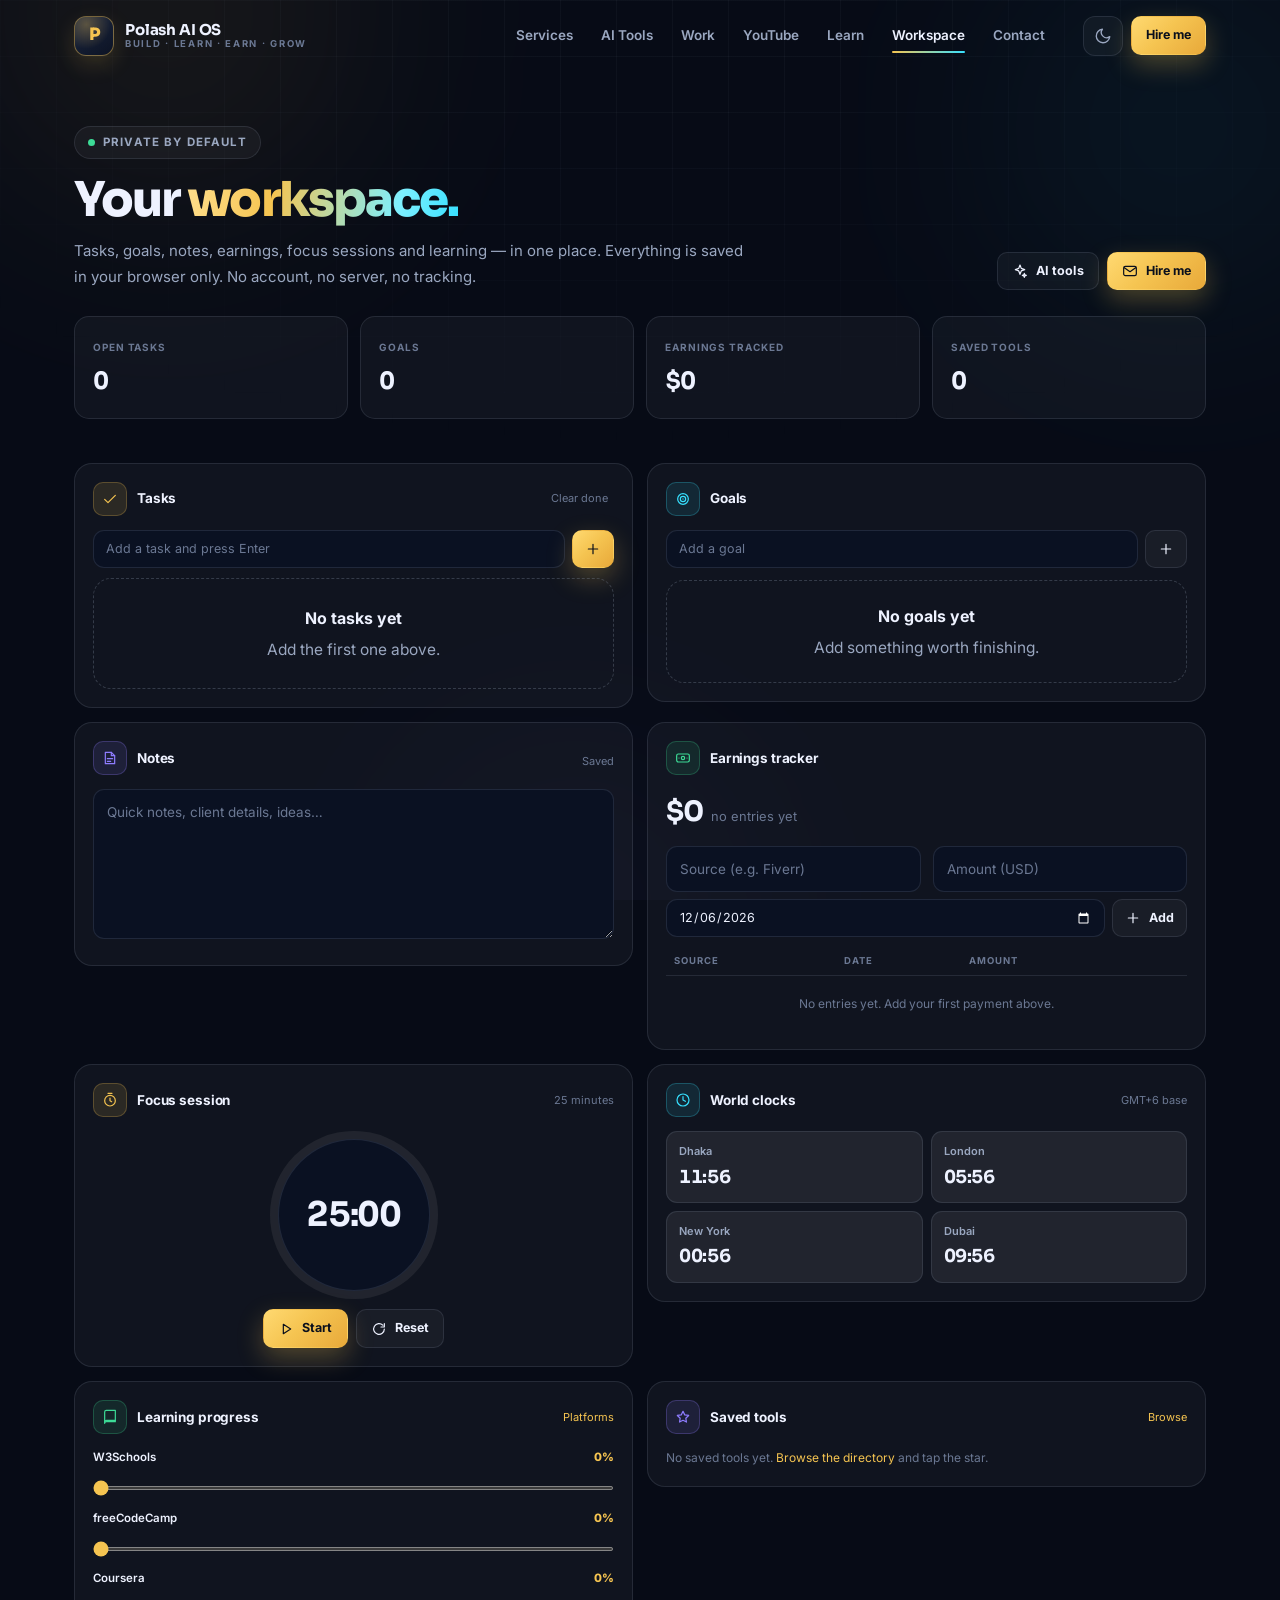
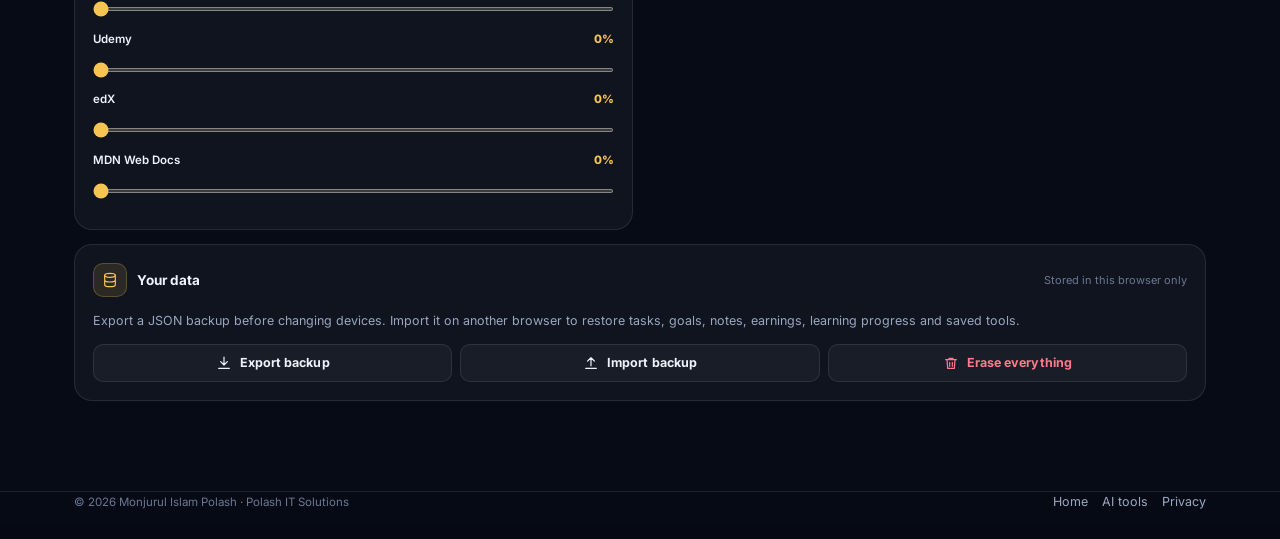
==== commit eb035a3a: "AI Agent button: move to top navbar beside search, smaller, link to Agent Mode (arena.ai/agent)" ====
--- a/dashboard.html
+++ b/dashboard.html
@@ -218,11 +218,16 @@
   <script src="data/tools.js"></script>
   <script src="js/main.js"></script>
   <script src="js/dashboard.js"></script>
-<style>
-#agentCallBtn{position:fixed;bottom:24px;right:22px;z-index:99995;display:inline-flex;align-items:center;gap:8px;background:linear-gradient(135deg,#f6c453,#00d4ff);color:#0b1020;font-weight:900;font-size:13.5px;padding:12px 18px;border-radius:999px;text-decoration:none;border:2px solid rgba(255,255,255,.55);box-shadow:0 12px 34px rgba(246,196,83,.45);animation:agentPulse 2.2s infinite;font-family:inherit}
-#agentCallBtn:hover{transform:scale(1.07)}
-@keyframes agentPulse{0%{box-shadow:0 12px 34px rgba(246,196,83,.45),0 0 0 0 rgba(246,196,83,.5)}70%{box-shadow:0 12px 34px rgba(246,196,83,.45),0 0 0 14px rgba(246,196,83,0)}100%{box-shadow:0 12px 34px rgba(246,196,83,.45),0 0 0 0 rgba(246,196,83,0)}}
+
+
+<style id="agent-call-style">
+#agentCallBtn{display:inline-flex;align-items:center;gap:6px;margin-left:10px;padding:8px 14px;border-radius:999px;background:linear-gradient(135deg,#f6c453,#ffb347,#00d4ff);color:#0b1020!important;font-weight:900;font-size:12.5px;letter-spacing:.02em;text-decoration:none;border:2px solid rgba(255,255,255,.6);box-shadow:0 8px 22px rgba(246,196,83,.45);animation:agentPulse 2.2s infinite;white-space:nowrap;transition:transform .25s;cursor:pointer;font-family:inherit}
+#agentCallBtn:hover{transform:scale(1.09) rotate(-1.2deg)}
+@keyframes agentPulse{0%{box-shadow:0 8px 22px rgba(246,196,83,.45),0 0 0 0 rgba(246,196,83,.5)}70%{box-shadow:0 8px 22px rgba(246,196,83,.45),0 0 0 10px rgba(246,196,83,0)}100%{box-shadow:0 8px 22px rgba(246,196,83,.45),0 0 0 0 rgba(246,196,83,0)}}
 </style>
-<a id="agentCallBtn" href="https://arena.ai" target="_blank" rel="noopener" title="Arena AI Agent — sign in kore history soho sahajjo nin">🤖 AI Agent <span style="font-weight:700;opacity:.75">· সাহায্য নিন</span></a>
+<a id="agentCallBtn" href="https://arena.ai/agent" target="_blank" rel="noopener" title="Arena AI Agent Mode — sign in kore history soho sahajjo nin">🤖 AI Agent</a>
+<script>
+document.addEventListener("DOMContentLoaded",function(){var b=document.getElementById("agentCallBtn");if(!b)return;var t=document.querySelector(".top-search")||document.querySelector('input[type="search"]')||document.querySelector('input[placeholder*="Search"]')||document.querySelector('input[placeholder*="search"]');if(t){var host=t.closest("div")||t;if(host.parentNode){host.parentNode.insertBefore(b,host.nextSibling);return}}var h=document.querySelector("header");if(h)h.appendChild(b);});
+</script>
 </body>
 </html>
